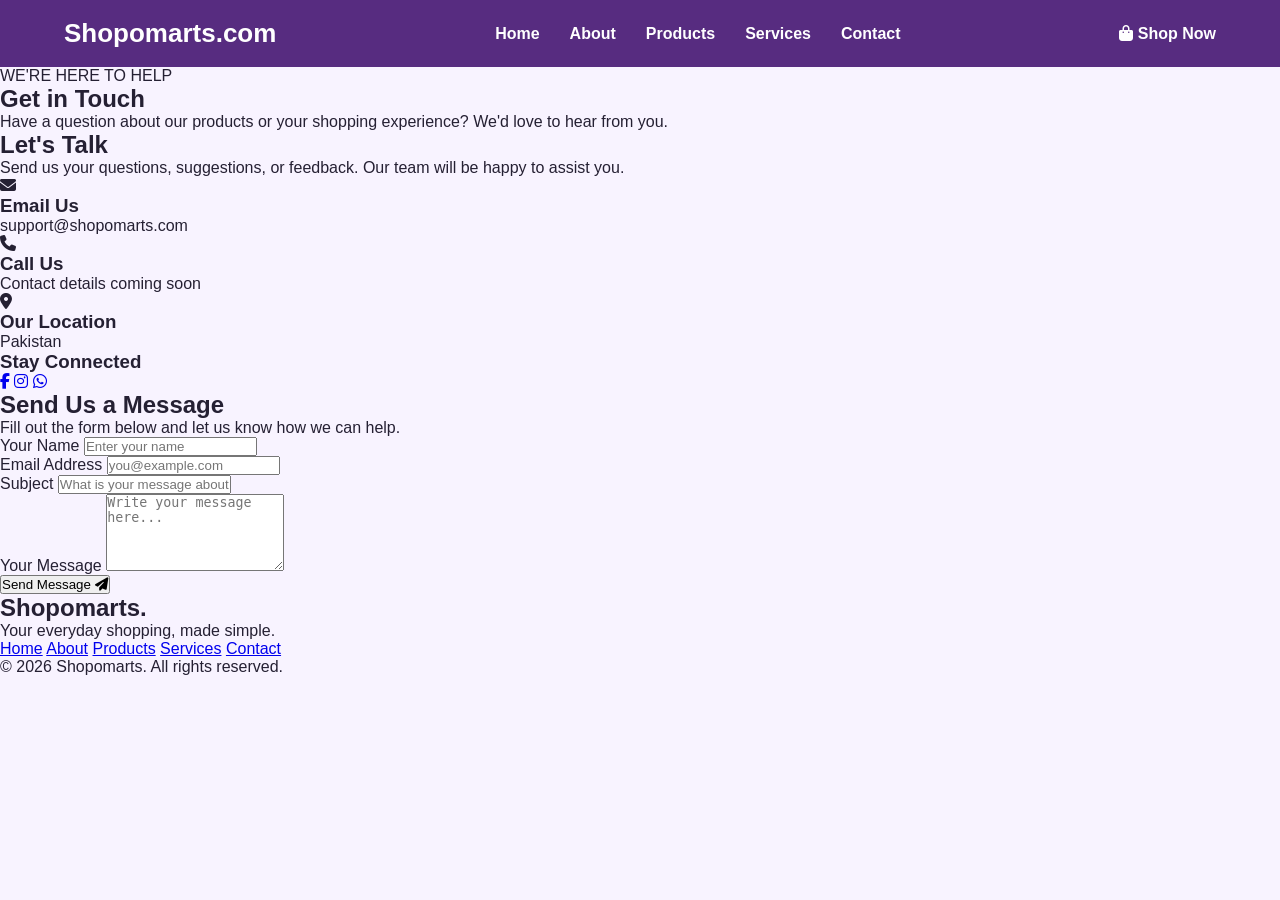
==== contact.html @ c9b46946 "Complete Shopomarts Task 02 website" ====
<!DOCTYPE html>
<html lang="en">
<head>
    <meta charset="UTF-8">
    <meta name="viewport" content="width=device-width, initial-scale=1.0">

    <title>Contact Us | Shopomarts</title>

    <link rel="stylesheet" href="style.css">

    <link rel="stylesheet"
        href="https://cdnjs.cloudflare.com/ajax/libs/font-awesome/6.7.2/css/all.min.css">
</head>

<body>

    <!-- Navbar -->
    <header class="navbar">
        <div class="logo">Shopomarts<span>.com</span></div>

        <nav class="nav-links">
            <a href="index.html">Home</a>
            <a href="about.html">About</a>
            <a href="portfolio.html">Products</a>
            <a href="services.html">Services</a>
            <a href="contact.html" class="active">Contact</a>
        </nav>

        <a href="portfolio.html" class="contact-shop-btn">
            <i class="fa-solid fa-bag-shopping"></i> Shop Now
        </a>
    </header>

    <!-- Hero -->
    <section class="contact-hero">
        <span class="contact-tag">WE'RE HERE TO HELP</span>
        <h1>Get in <span>Touch</span></h1>
        <p>
            Have a question about our products or your shopping experience?
            We'd love to hear from you.
        </p>
    </section>

    <!-- Contact Section -->
    <main class="contact-section">

        <!-- Contact Information -->
        <div class="contact-info">
            <h2>Let's Talk</h2>
            <p class="contact-intro">
                Send us your questions, suggestions, or feedback.
                Our team will be happy to assist you.
            </p>

            <div class="contact-info-item">
                <div class="contact-icon">
                    <i class="fa-solid fa-envelope"></i>
                </div>
                <div>
                    <h3>Email Us</h3>
                    <p>support@shopomarts.com</p>
                </div>
            </div>

            <div class="contact-info-item">
                <div class="contact-icon">
                    <i class="fa-solid fa-phone"></i>
                </div>
                <div>
                    <h3>Call Us</h3>
                    <p>Contact details coming soon</p>
                </div>
            </div>

            <div class="contact-info-item">
                <div class="contact-icon">
                    <i class="fa-solid fa-location-dot"></i>
                </div>
                <div>
                    <h3>Our Location</h3>
                    <p>Pakistan</p>
                </div>
            </div>

            <div class="contact-socials">
                <h3>Stay Connected</h3>
                <a href="#" aria-label="Facebook"><i class="fa-brands fa-facebook-f"></i></a>
                <a href="#" aria-label="Instagram"><i class="fa-brands fa-instagram"></i></a>
                <a href="#" aria-label="WhatsApp"><i class="fa-brands fa-whatsapp"></i></a>
            </div>
        </div>

        <!-- Contact Form -->
        <div class="contact-form-card">
            <h2>Send Us a Message</h2>
            <p>Fill out the form below and let us know how we can help.</p>

            <form id="contactForm">

                <div class="contact-form-row">
                    <div class="contact-field">
                        <label for="contactName">Your Name</label>
                        <input type="text" id="contactName"
                            placeholder="Enter your name" required>
                    </div>

                    <div class="contact-field">
                        <label for="contactEmail">Email Address</label>
                        <input type="email" id="contactEmail"
                            placeholder="you@example.com" required>
                    </div>
                </div>

                <div class="contact-field">
                    <label for="contactSubject">Subject</label>
                    <input type="text" id="contactSubject"
                        placeholder="What is your message about?" required>
                </div>

                <div class="contact-field">
                    <label for="contactMessage">Your Message</label>
                    <textarea id="contactMessage" rows="5"
                        placeholder="Write your message here..." required></textarea>
                </div>

                <button type="submit" class="contact-submit-btn">
                    Send Message <i class="fa-solid fa-paper-plane"></i>
                </button>

                <p id="contactFeedback" class="contact-feedback"
                    aria-live="polite"></p>

            </form>
        </div>

    </main>

    <!-- Footer -->
    <footer class="contact-footer">
        <div>
            <h2>Shopomarts<span>.</span></h2>
            <p>Your everyday shopping, made simple.</p>
        </div>

        <div class="contact-footer-links">
            <a href="index.html">Home</a>
            <a href="about.html">About</a>
            <a href="portfolio.html">Products</a>
            <a href="services.html">Services</a>
            <a href="contact.html">Contact</a>
        </div>

        <p class="contact-copyright">
            &copy; 2026 Shopomarts. All rights reserved.
        </p>
    </footer>

    <script src="script.js"></script>

</body>
</html>
---- style.css ----
* {
    margin: 0;
    padding: 0;
    box-sizing: border-box;
}

html {
    scroll-behavior: smooth;
}

body {
    font-family: Arial, sans-serif;
    background-color: #f8f3ff;
    color: #252033;
    overflow-x: hidden;
}

img {
    max-width: 100%;
}

/* 
   NAVIGATION BAR
 */

.navbar {
    position: relative;
    z-index: 10;
    width: 100%;
    background-color: #572c80;
    color: white;
    display: flex;
    justify-content: space-between;
    align-items: center;
    padding: 18px 5%;
    gap: 25px;
}

.logo {
    font-size: 26px;
    font-weight: bold;
    white-space: nowrap;
}

.navbar ul {
    list-style: none;
    display: flex;
    align-items: center;
    flex-wrap: wrap;
    gap: 25px;
    margin: 0;
    padding: 0;
}

.navbar a {
    color: white;
    text-decoration: none;
    font-weight: bold;
    transition: color 0.3s ease;
}

.navbar a:hover {
    color: #ffd166;
}

.cart {
    white-space: nowrap;
    font-weight: bold;
}

/* 
   HERO BANNER
 */

.hero.hero-carousel {
    position: relative;
    display: block;
    width: 100%;
    height: 620px;
    min-height: 620px;
    margin: 0;
    padding: 0;
    overflow: hidden;
    background-color: #f8f3ff;
}

.hero-slides {
    position: relative;
    width: 100%;
    height: 100%;
    min-height: 620px;
}

.hero-slide {
    position: absolute;
    inset: 0;
    width: 100%;
    height: 100%;
    display: flex;
    align-items: center;
    justify-content: flex-start;
    padding: 50px 6%;
    opacity: 0;
    visibility: hidden;
    pointer-events: none;
    transition: opacity 0.7s ease, visibility 0.7s ease;
}

.hero-slide.active {
    position: absolute;
    inset: 0;
    opacity: 1;
    visibility: visible;
    pointer-events: auto;
    z-index: 1;
}

/* Banner background image */

.hero-slide-image {
    position: absolute;
    inset: 0;
    display: block;
    width: 100%;
    height: 100%;
    object-fit: cover;
    object-position: center;
    z-index: 0;
}

/* Overlay keeps text readable */

.hero-slide::after {
    content: "";
    position: absolute;
    inset: 0;
    background: linear-gradient(
        90deg,
        rgba(248, 243, 255, 0.82) 0%,
        rgba(248, 243, 255, 0.66) 34%,
        rgba(248, 243, 255, 0.22) 65%,
        rgba(248, 243, 255, 0.05) 100%
    );
    z-index: 1;
    pointer-events: none;
}

/* Hero text aligned to the left */

.hero-content {
    position: relative;
    z-index: 2;
    width: 48%;
    max-width: 570px;
    margin-left: 0;
    margin-right: auto;
    text-align: left;
}

.hero-label {
    display: block;
    color: #572c80;
    font-size: 13px;
    font-weight: bold;
    letter-spacing: 2px;
    margin-bottom: 18px;
}

.hero-content h1 {
    color: #252033;
    font-size: clamp(36px, 3.5vw, 50px);
    line-height: 1.15;
    margin: 0 0 20px;
}

.hero-description {
    color: #51465e;
    font-size: 17px;
    line-height: 1.8;
    margin-bottom: 28px;
}

.shop-button {
    display: inline-block;
    background-color: #572c80;
    color: white;
    text-decoration: none;
    padding: 12px 22px;
    border-radius: 6px;
    font-weight: bold;
    transition: background-color 0.3s ease,
                transform 0.3s ease;
}

.shop-button:hover {
    background-color: #3d1d5c;
    transform: translateY(-2px);
}

/* 
   PRODUCT CATEGORIES
*/

.categories {
    width: 100%;
    padding: 70px 5%;
    background-color: #f8f6fc;
}

.section-heading {
    text-align: center;
    margin-bottom: 38px;
}

.section-heading h1 {
    color: #572c80;
    font-size: 13px;
    font-weight: bold;
    letter-spacing: 2px;
    margin-bottom: 12px;
}

.section-heading h2 {
    color: #29213a;
    font-size: 34px;
    line-height: 1.25;
    margin-bottom: 12px;
}

.section-heading > p:last-child {
    color: #666;
    font-size: 16px;
    line-height: 1.7;
}

.category-container {
    display: grid;
    grid-template-columns: repeat(4, minmax(0, 1fr));
    gap: 24px;
    align-items: stretch;
}

.category-card {
    display: flex;
    flex-direction: column;
    min-width: 0;
    overflow: hidden;
    background-color: #fff;
    border: 1px solid #eee7f6;
    border-radius: 14px;
    box-shadow: 0 5px 18px rgba(48, 25, 75, 0.07);
    transition: transform 0.3s ease,
                box-shadow 0.3s ease;
}

.category-card:hover {
    transform: translateY(-6px);
    box-shadow: 0 14px 28px rgba(48, 25, 75, 0.14);
}

/* Category image carousel area */

.category-image {
    position: relative;
    width: 100%;
    height: 210px;
    min-height: 210px;
    flex-shrink: 0;
    overflow: hidden;
    background-color: #f0eafa;
}

.category-carousel {
    position: relative;
    isolation: isolate;
}

.category-carousel .carousel-image {
    position: absolute;
    inset: 0;
    width: 100%;
    height: 100%;
    object-fit: cover;
    opacity: 0;
    visibility: hidden;
    transition: opacity 0.6s ease,
                transform 0.4s ease,
                visibility 0.6s ease;
}

.category-carousel .carousel-image.active {
    opacity: 1;
    visibility: visible;
}

.category-card:hover .category-carousel .carousel-image.active {
    transform: scale(1.05);
}

/* Carousel dots */

.carousel-dots {
    position: absolute;
    bottom: 12px;
    left: 0;
    right: 0;
    display: flex;
    justify-content: center;
    align-items: center;
    gap: 8px;
    z-index: 3;
}

.carousel-dot {
    width: 10px;
    height: 10px;
    padding: 0;
    border: 1px solid white;
    border-radius: 50%;
    background: rgba(255, 255, 255, 0.7);
    cursor: pointer;
}

.carousel-dot.active {
    background: #572c80;
    transform: scale(1.15);
}

/* Category text */

.category-content {
    display: flex;
    flex-direction: column;
    align-items: center;
    flex: 1;
    padding: 24px 18px;
    text-align: center;
}

.category-content h3 {
    color: #572c80;
    font-size: 21px;
    margin-bottom: 12px;
}

.category-content p {
    color: #666;
    font-size: 14px;
    line-height: 1.7;
    margin-bottom: 22px;
}

.category-button {
    display: inline-flex;
    align-items: center;
    justify-content: center;
    gap: 8px;
    margin-top: auto;
    padding: 10px 18px;
    background-color: #572c80;
    color: #fff;
    text-decoration: none;
    font-size: 13px;
    font-weight: bold;
    border-radius: 5px;
    transition: background-color 0.3s ease,
                transform 0.3s ease;
}

.category-button:hover {
    background-color: #3d1d5c;
    transform: translateY(-2px);
}

/* 
   TABLET RESPONSIVE
 */

@media (max-width: 1000px) {
    .navbar {
        gap: 15px;
        padding: 18px 3%;
    }

    .navbar ul {
        gap: 15px;
    }

    .category-container {
        grid-template-columns: repeat(2, minmax(0, 1fr));
    }

    .hero-content {
        width: 50%;
    }

    .hero-slide {
        padding-left: 5%;
        padding-right: 5%;
    }
}

@media (max-width: 768px) {
    .navbar {
        flex-direction: column;
        gap: 16px;
    }

    .navbar ul {
        justify-content: center;
        gap: 15px 20px;
    }

    .hero.hero-carousel,
    .hero-slides {
        height: 560px;
        min-height: 560px;
    }

    .hero-slide {
        justify-content: flex-start;
        align-items: flex-end;
        padding: 40px 6%;
    }

    .hero-slide::after {
        background: linear-gradient(
            0deg,
            rgba(248, 243, 255, 0.99) 0%,
            rgba(248, 243, 255, 0.90) 48%,
            rgba(248, 243, 255, 0.12) 100%
        );
    }

    .hero-content {
        width: 100%;
        max-width: 540px;
        margin: 0;
    }

    .hero-content h1 {
        font-size: 36px;
    }

    .hero-description {
        font-size: 16px;
    }

    .categories {
        padding: 55px 5%;
    }

    .section-heading h2 {
        font-size: 30px;
    }
}

/* ==============================
   MOBILE RESPONSIVE
============================== */

@media (max-width: 520px) {
    .logo {
        font-size: 24px;
    }

    .navbar ul {
        gap: 12px 16px;
        font-size: 14px;
    }

    .hero.hero-carousel,
    .hero-slides {
        height: 500px;
        min-height: 500px;
    }

    .hero-slide {
        padding: 30px 24px;
    }

    .hero-content h1 {
        font-size: 30px;
    }

    .hero-label {
        font-size: 10px;
        letter-spacing: 1px;
        margin-bottom: 14px;
    }

    .hero-description {
        font-size: 15px;
        line-height: 1.65;
        margin-bottom: 20px;
    }

    .shop-button {
        padding: 11px 17px;
        font-size: 14px;
    }

    .categories {
        padding: 45px 5%;
    }

    .section-heading h2 {
        font-size: 26px;
    }

    .section-heading > p:last-child {
        font-size: 14px;
    }

    .category-container {
        grid-template-columns: 1fr;
        gap: 20px;
    }

    .category-image {
        height: 230px;
        min-height: 230px;
    }

    .category-content {
        padding: 22px 16px;
    }
}

/* 
   PRODUCTS PAGge */

.products-page {
    min-height: 70vh;
    background: #f8f6fc;
}

.products-banner {
    padding: 65px 5%;
    text-align: center;
    background: linear-gradient(135deg, #f0e6fc, #ffffff);
}

.products-banner > p:first-child {
    color: #572c80;
    font-size: 13px;
    font-weight: bold;
    letter-spacing: 2px;
    margin-bottom: 14px;
}

.products-banner h1 {
    color: #29213a;
    font-size: clamp(32px, 4vw, 46px);
    margin-bottom: 16px;
}

.products-banner > p:last-child {
    max-width: 620px;
    margin: 0 auto;
    color: #62576e;
    font-size: 16px;
    line-height: 1.7;
}

.products-section {
    padding: 55px 5% 75px;
}

.products-heading {
    text-align: center;
    margin-bottom: 35px;
}

.products-heading h2 {
    color: #29213a;
    font-size: 30px;
    margin-bottom: 12px;
}

.products-heading p {
    color: #666;
    line-height: 1.6;
}

.products-grid {
    display: grid;
    grid-template-columns: repeat(4, minmax(0, 1fr));
    gap: 24px;
}

.product-card {
    min-width: 0;
    overflow: hidden;
    background: #fff;
    border: 1px solid #eee7f6;
    border-radius: 14px;
    box-shadow: 0 5px 18px rgba(48, 25, 75, 0.07);
    transition: transform 0.3s ease, box-shadow 0.3s ease;
}

.product-card:hover {
    transform: translateY(-6px);
    box-shadow: 0 12px 26px rgba(48, 25, 75, 0.13);
}

.product-visual {
    height: 210px;
    display: flex;
    align-items: center;
    justify-content: center;
}

.product-visual span {
    font-size: 78px;
}

.grocery-visual {
    background: #e8f5e9;
}

.electronics-visual {
    background: #e8e9fc;
}

.fashion-visual {
    background: #fff0e7;
}

.home-visual {
    background: #e3f3ee;
}

.product-info {
    padding: 22px 18px;
}

.product-category {
    color: #7a549a;
    font-size: 13px;
    margin-bottom: 9px;
}

.product-info h3 {
    color: #29213a;
    font-size: 18px;
    margin-bottom: 14px;
}

.product-price {
    color: #572c80;
    font-size: 19px;
    font-weight: bold;
    margin-bottom: 18px;
}

.product-button {
    width: 100%;
    border: none;
    border-radius: 6px;
    padding: 12px;
    background: #572c80;
    color: white;
    font-size: 14px;
    font-weight: bold;
    cursor: pointer;
    transition: background 0.3s ease;
}

.product-button:hover {
    background: #3d1d5c;
}

.site-footer {
    padding: 24px 5%;
    background: #35184f;
    color: white;
    text-align: center;
    font-size: 14px;
    line-height: 1.6;
}

/* Products page responsive layout */

@media (max-width: 1000px) {
    .products-grid {
        grid-template-columns: repeat(2, minmax(0, 1fr));
    }
}

@media (max-width: 520px) {
    .products-banner {
        padding: 45px 6%;
    }

    .products-section {
        padding: 40px 5% 55px;
    }

    .products-heading h2 {
        font-size: 25px;
    }

    .products-grid {
        grid-template-columns: 1fr;
        gap: 20px;
    }
}

/* Product image layout fix */
.product-visual {
    width: 100%;
    height: 210px;
    overflow: hidden;
    background: #f5f1fa;
    display: flex;
    align-items: center;
    justify-content: center;
}

.product-visual img {
    width: 100%;
    height: 100%;
    display: block;
    object-fit: cover;
    object-position: center;
    transition: transform 0.3s ease;
}

.product-card:hover .product-visual img {
    transform: scale(1.04);
}

.product-info {
    padding: 18px;
}

.product-category {
    margin-bottom: 8px;
}

.product-info h3 {
    margin-bottom: 12px;
}

.product-price {
    margin-bottom: 16px;
}

/* 
   SHOPOMART - PRODUCT COLLECTION
*/

.products-page {
    background: #f8f6fc;
    min-height: 100vh;
}

/* Products heading */
.products-section {
    padding: 55px 5% 70px;
}

.products-heading {
    text-align: center;
    margin-bottom: 35px;
}

.products-heading h2 {
    color: #291442;
    font-size: 32px;
    font-weight: 700;
    margin-bottom: 12px;
}

.products-heading p {
    color: #62576e;
    font-size: 16px;
    line-height: 1.6;
}

/* Four products per row */
.products-grid {
    display: grid;
    grid-template-columns: repeat(4, minmax(0, 1fr));
    gap: 24px;
    align-items: stretch;
}

/* Product card */
.product-card {
    min-width: 0;
    overflow: hidden;
    display: flex;
    flex-direction: column;
    background: #ffffff;
    border: 1px solid #ece5f5;
    border-radius: 14px;
    box-shadow: 0 5px 18px rgba(48, 25, 75, 0.07);
    transition: transform 0.3s ease, box-shadow 0.3s ease;
}

.product-card:hover {
    transform: translateY(-5px);
    box-shadow: 0 12px 28px rgba(48, 25, 75, 0.14);
}

/* Product image */
.product-visual {
    width: 100%;
    height: 210px;
    flex-shrink: 0;
    overflow: hidden;
    background: #f1edf7;
}

.product-visual img {
    width: 100%;
    height: 100%;
    display: block;
    object-fit: cover;
    object-position: center;
    transition: transform 0.35s ease;
}

.product-card:hover .product-visual img {
    transform: scale(1.05);
}

/* Product information */
.product-info {
    display: flex;
    flex-direction: column;
    align-items: flex-start;
    flex: 1;
    padding: 18px;
}

.product-category {
    display: inline-block;
    color: #572c80;
    background: #eee5fc;
    border-radius: 20px;
    padding: 5px 12px;
    font-size: 12px;
    font-weight: 600;
    margin-bottom: 12px;
}

.product-info h3 {
    color: #29213a;
    font-size: 17px;
    line-height: 1.5;
    margin-bottom: 12px;
}

.product-price {
    color: #572c80;
    font-size: 20px;
    font-weight: 700;
    margin-top: auto;
    margin-bottom: 18px;
}

/* Add to Cart button */
.product-button {
    width: 100%;
    margin-top: auto;
    padding: 13px 12px;
    border: none;
    border-radius: 7px;
    background: #572c80;
    color: #ffffff;
    font-size: 14px;
    font-weight: 600;
    cursor: pointer;
    transition: background 0.3s ease, transform 0.2s ease;
}

.product-button:hover {
    background: #3d1d5c;
}

.product-button:active {
    transform: scale(0.98);
}

/* Tablet: two cards per row */
@media (max-width: 1000px) {
    .products-grid {
        grid-template-columns: repeat(2, minmax(0, 1fr));
        gap: 20px;
    }

    .product-visual {
        height: 230px;
    }
}

/* Mobile: one card per row */
@media (max-width: 520px) {
    .products-section {
        padding: 35px 5% 50px;
    }

    .products-heading h2 {
        font-size: 25px;
    }

    .products-heading p {
        font-size: 14px;
    }

    .products-grid {
        grid-template-columns: 1fr;
        gap: 22px;
    }

    .product-visual {
        height: 240px;
    }

    .product-info {
        padding: 17px;
    }
}

.products-grid {
    display: grid !important;
    grid-template-columns: repeat(4, minmax(0, 1fr)) !important;
    gap: 24px;
    align-items: stretch;
}

.products-grid .product-card {
    width: 100%;
    min-width: 0;
    max-width: 100%;
    overflow: hidden;
    display: flex;
    flex-direction: column;
}

.products-grid .product-visual {
    width: 100%;
    height: 210px;
    flex-shrink: 0;
    overflow: hidden;
}

.products-grid .product-visual img {
    width: 100%;
    height: 100%;
    object-fit: cover;
    display: block;
}

.products-grid .product-info {
    flex: 1;
}

/* Tablet */
@media (max-width: 1000px) {
    .products-grid {
        grid-template-columns: repeat(2, minmax(0, 1fr)) !important;
    }
}

/* Mobile */
@media (max-width: 520px) {
    .products-grid {
        grid-template-columns: 1fr !important;
    }
}

/* PROFESSIONAL SLIDE-OUT CART */

.cart-overlay {
    position: fixed;
    inset: 0;
    background: rgba(25, 12, 38, 0.5);
    z-index: 999;
    opacity: 0;
    visibility: hidden;
    transition: 0.3s ease;
}

.cart-overlay.open {
    opacity: 1;
    visibility: visible;
}

.cart-panel {
    position: fixed;
    top: 0;
    right: 0;
    width: min(420px, 100%);
    height: 100vh;
    background: #fff;
    z-index: 1000;
    display: flex;
    flex-direction: column;
    transform: translateX(100%);
    transition: transform 0.3s ease;
    box-shadow: -8px 0 30px rgba(0, 0, 0, 0.12);
}

.cart-panel.open {
    transform: translateX(0);
}

.cart-header {
    display: flex;
    align-items: center;
    justify-content: space-between;
    padding: 22px;
    border-bottom: 1px solid #eee7f6;
}

.cart-header h2 {
    color: #35184f;
    font-size: 21px;
}

#closeCart {
    border: none;
    background: #f1e9fa;
    color: #572c80;
    width: 36px;
    height: 36px;
    border-radius: 50%;
    font-size: 26px;
    cursor: pointer;
}

.cart-items {
    flex: 1;
    overflow-y: auto;
    padding: 20px;
}

.empty-cart {
    text-align: center;
    color: #777;
    padding: 35px 10px;
}

.cart-item {
    display: flex;
    justify-content: space-between;
    gap: 12px;
    padding: 16px 0;
    border-bottom: 1px solid #eee;
}

.cart-item h3 {
    color: #30213e;
    font-size: 15px;
    margin-bottom: 8px;
}

.cart-item p {
    color: #572c80;
    font-weight: 600;
    font-size: 14px;
}

.cart-item-actions {
    display: flex;
    align-items: center;
    gap: 9px;
    margin-top: 10px;
}

.cart-item-actions button {
    border: none;
    border-radius: 5px;
    background: #eee5f8;
    color: #572c80;
    min-width: 27px;
    height: 27px;
    cursor: pointer;
    font-weight: bold;
}

.cart-item-actions .remove-item {
    background: transparent;
    color: #c0392b;
    width: auto;
    padding: 0 5px;
}

.cart-footer {
    padding: 20px;
    border-top: 1px solid #eee7f6;
}

.cart-total {
    display: flex;
    justify-content: space-between;
    color: #35184f;
    font-size: 19px;
    margin-bottom: 18px;
}

.checkout-button {
    width: 100%;
    padding: 14px;
    border: none;
    border-radius: 7px;
    background: #572c80;
    color: #fff;
    font-weight: bold;
    cursor: pointer;
}

.checkout-button:hover {
    background: #3d1d5c;
}

body.cart-open {
    overflow: hidden;
}

/* 
   SHOPOMART TWO-COLUMN STORY SECTION
*/

.shopomart-story {
    display: grid;
    grid-template-columns: 1fr 1fr;
    align-items: center;
    gap: 55px;
    padding: 80px 8%;
    background: #faf7fd;
}

.story-image {
    position: relative;
    min-width: 0;
}

.story-image img {
    display: block;
    width: 100%;
    height: 390px;
    object-fit: cover;
    border-radius: 22px;
    box-shadow: 0 15px 40px rgba(87, 44, 128, 0.13);
}

.story-image-label {
    position: absolute;
    bottom: 18px;
    left: 18px;
    right: 18px;
    padding: 14px;
    border-radius: 10px;
    background: rgba(255, 255, 255, 0.94);
    color: #572c80;
    font-size: 12px;
    font-weight: 700;
    letter-spacing: 1px;
    text-align: center;
}

.story-content {
    max-width: 560px;
}

.story-tag {
    color: #7b48a8;
    font-size: 12px;
    font-weight: 800;
    letter-spacing: 2px;
}

.story-content h2,
.reviews-heading h2 {
    margin: 15px 0;
    color: #35184f;
    font-size: clamp(28px, 3vw, 40px);
    line-height: 1.25;
}

.story-content > p,
.reviews-heading > p {
    color: #6d6574;
    line-height: 1.8;
    font-size: 15px;
}

.story-benefits {
    display: grid;
    gap: 22px;
    margin: 28px 0;
}

.story-benefits > div {
    display: flex;
    align-items: flex-start;
    gap: 14px;
}

.benefit-icon {
    display: flex;
    align-items: center;
    justify-content: center;
    flex-shrink: 0;
    width: 42px;
    height: 42px;
    border-radius: 12px;
    background: #eee4f8;
    color: #572c80;
    font-size: 22px;
}

.story-benefits h3 {
    margin: 0 0 5px;
    color: #35184f;
    font-size: 16px;
}

.story-benefits p {
    margin: 0;
    color: #777;
    font-size: 14px;
    line-height: 1.6;
}

.story-button {
    display: inline-block;
    padding: 13px 22px;
    border-radius: 8px;
    background: #572c80;
    color: white;
    text-decoration: none;
    font-weight: 700;
    transition: background 0.2s ease, transform 0.2s ease;
}

.story-button:hover {
    background: #3d1d5c;
    transform: translateY(-2px);
}


/* 
   SHOPOMART CUSTOMER EXPERIENCE SECTIon */

.customer-reviews {
    padding: 75px 8%;
    text-align: center;
    background: white;
}

.reviews-heading {
    max-width: 650px;
    margin: 0 auto 35px;
}

.review-highlights {
    display: grid;
    grid-template-columns: repeat(3, minmax(0, 1fr));
    gap: 22px;
    margin: 35px 0;
}

.review-stat {
    padding: 30px 20px;
    border: 1px solid #eee5f6;
    border-radius: 16px;
    background: #fcfaff;
    transition: transform 0.2s ease, box-shadow 0.2s ease;
}

.review-stat:hover {
    transform: translateY(-5px);
    box-shadow: 0 12px 28px rgba(87, 44, 128, 0.09);
}

.review-symbol {
    display: inline-flex;
    align-items: center;
    justify-content: center;
    width: 54px;
    height: 54px;
    border-radius: 50%;
    background: #eee4f8;
    color: #572c80;
    font-size: 26px;
}

.review-stat h3 {
    margin: 17px 0 8px;
    color: #35184f;
    font-size: 19px;
}

.review-stat p {
    margin: 0;
    color: #777;
    font-size: 14px;
    line-height: 1.6;
}

.review-note {
    max-width: 650px;
    margin: 0 auto 25px;
    color: #777;
    font-size: 13px;
    line-height: 1.7;
}


/* MOBILE RESPONSIVE DESIGN */

@media (max-width: 768px) {
    .shopomart-story {
        grid-template-columns: 1fr;
        gap: 30px;
        padding: 48px 6%;
    }

    .story-image img {
        height: 280px;
    }

    .customer-reviews {
        padding: 48px 6%;
    }

    .review-highlights {
        grid-template-columns: 1fr;
        gap: 15px;
    }

    .review-stat {
        padding: 24px 18px;
    }
}

/* SHOPOMART ANIMATED COUNTERS */

.shopomart-stats {
    padding: 75px 8%;
    background: linear-gradient(135deg, #f8f3fd, #ffffff);
    text-align: center;
}

.stats-heading {
    max-width: 650px;
    margin: 0 auto 40px;
}

.stats-heading h2 {
    margin: 14px 0;
    color: #35184f;
    font-size: clamp(28px, 3vw, 40px);
}

.stats-heading p {
    color: #756b7e;
    line-height: 1.7;
}

.stats-grid {
    display: grid;
    grid-template-columns: repeat(4, minmax(0, 1fr));
    gap: 20px;
}

.stat-card {
    padding: 30px 15px;
    border: 1px solid #eee3f7;
    border-radius: 16px;
    background: white;
    box-shadow: 0 8px 24px rgba(87, 44, 128, 0.05);
    transition: transform 0.25s ease, box-shadow 0.25s ease;
}

.stat-card:hover {
    transform: translateY(-6px);
    box-shadow: 0 14px 30px rgba(87, 44, 128, 0.12);
}

.stat-icon {
    display: inline-flex;
    align-items: center;
    justify-content: center;
    width: 52px;
    height: 52px;
    border-radius: 15px;
    background: #f0e6fa;
    color: #572c80;
    font-size: 27px;
}

.stat-card h3 {
    margin: 18px 0 8px;
    color: #572c80;
    font-size: 34px;
    font-weight: 800;
}

.stat-card p {
    margin: 0;
    color: #716779;
    font-size: 14px;
}

.stats-note {
    margin: 25px auto 0;
    color: #847b8b;
    font-size: 12px;
    line-height: 1.6;
}

@media (max-width: 768px) {
    .shopomart-stats {
        padding: 50px 6%;
    }

    .stats-grid {
        grid-template-columns: repeat(2, minmax(0, 1fr));
        gap: 14px;
    }

    .stat-card {
        padding: 24px 10px;
    }

    .stat-card h3 {
        font-size: 29px;
    }
}

/* SHOPOMART FOOTER */

.site-footer {
    background: #241333;
    color: #ffffff;
    padding: 55px 8% 0;
}

.footer-main {
    display: grid;
    grid-template-columns: 1.5fr 1fr 1fr 1.2fr;
    gap: 35px;
    padding-bottom: 40px;
}

.footer-logo {
    display: inline-block;
    margin-bottom: 15px;
    color: #ffffff;
    font-size: 27px;
    font-weight: 800;
    text-decoration: none;
}

.footer-logo span {
    color: #ffd166;
}

.footer-brand p,
.footer-contact p {
    max-width: 300px;
    color: #d2c7dc;
    font-size: 14px;
    line-height: 1.8;
}

.footer-links,
.footer-contact {
    display: flex;
    flex-direction: column;
    align-items: flex-start;
    gap: 13px;
}

.footer-links h3,
.footer-contact h3 {
    margin: 5px 0 8px;
    color: #ffd166;
    font-size: 16px;
}

.footer-links a,
.footer-bottom a {
    color: #e4dbe9;
    font-size: 14px;
    text-decoration: none;
    transition: color 0.2s ease;
}

.footer-links a:hover,
.footer-bottom a:hover {
    color: #ffd166;
}

.footer-contact-button {
    display: inline-block;
    margin-top: 5px;
    padding: 11px 16px;
    border-radius: 7px;
    background: #ffd166;
    color: #241333;
    font-size: 13px;
    font-weight: 700;
    text-decoration: none;
}

.footer-bottom {
    display: flex;
    justify-content: space-between;
    align-items: center;
    gap: 15px;
    padding: 20px 0;
    border-top: 1px solid rgba(255, 255, 255, 0.15);
}

.footer-bottom p {
    margin: 0;
    color: #d2c7dc;
    font-size: 13px;
}

@media (max-width: 900px) {
    .footer-main {
        grid-template-columns: repeat(2, minmax(0, 1fr));
    }
}

@media (max-width: 520px) {
    .site-footer {
        padding: 40px 6% 0;
    }

    .footer-main {
        grid-template-columns: 1fr;
        gap: 30px;
    }

    .footer-bottom {
        align-items: flex-start;
        flex-direction: column;
    }
}

/* 
   SHOPOMART ABOUT PAGE
 */

.about-hero {
    padding: 80px 8%;
    text-align: center;
    background: linear-gradient(135deg, #f1e7fb, #ffffff);
}

.about-hero > span {
    color: #75449b;
    font-size: 12px;
    font-weight: 800;
    letter-spacing: 2px;
}

.about-hero h1 {
    margin: 15px 0;
    color: #35184f;
    font-size: clamp(36px, 5vw, 56px);
}

.about-hero p {
    max-width: 650px;
    margin: 0 auto 25px;
    color: #6d6574;
    line-height: 1.8;
}

.about-story {
    display: grid;
    grid-template-columns: 1fr 1fr;
    align-items: center;
    gap: 50px;
    padding: 75px 8%;
}

.about-story-image img {
    display: block;
    width: 100%;
    height: 380px;
    object-fit: cover;
    border-radius: 20px;
    box-shadow: 0 12px 35px rgba(87, 44, 128, 0.12);
}

.about-story-content h2 {
    margin: 14px 0;
    color: #35184f;
    font-size: clamp(28px, 3vw, 40px);
    line-height: 1.25;
}

.about-story-content p {
    margin-bottom: 18px;
    color: #716779;
    font-size: 15px;
    line-height: 1.9;
}

.about-values {
    padding: 75px 8%;
    background: #faf7fd;
}

.about-section-heading {
    margin: 0 auto 40px;
    text-align: center;
}

.about-section-heading h2 {
    margin: 14px 0;
    color: #35184f;
    font-size: clamp(28px, 3vw, 40px);
}

.about-section-heading > p {
    color: #756b7e;
    line-height: 1.7;
}

.about-values-grid {
    display: grid;
    grid-template-columns: repeat(3, minmax(0, 1fr));
    gap: 24px;
}

.about-value-card {
    padding: 32px 25px;
    text-align: center;
    background: white;
    border: 1px solid #eee5f6;
    border-radius: 16px;
    box-shadow: 0 8px 25px rgba(87, 44, 128, 0.05);
    transition: transform 0.25s ease, box-shadow 0.25s ease;
}

.about-value-card:hover {
    transform: translateY(-6px);
    box-shadow: 0 14px 30px rgba(87, 44, 128, 0.12);
}

.about-value-icon {
    display: flex;
    align-items: center;
    justify-content: center;
    width: 58px;
    height: 58px;
    margin: 0 auto 18px;
    border-radius: 16px;
    background: #eee4f8;
    color: #572c80;
    font-size: 30px;
}

.about-value-card h3 {
    margin-bottom: 12px;
    color: #35184f;
    font-size: 20px;
}

.about-value-card p {
    margin: 0;
    color: #716779;
    font-size: 14px;
    line-height: 1.8;
}

.about-cta {
    padding: 65px 8%;
    text-align: center;
    background: #35184f;
    color: white;
}

.about-cta h2 {
    margin-bottom: 12px;
    font-size: clamp(27px, 3vw, 36px);
}

.about-cta p {
    margin-bottom: 25px;
    color: #e0d4eb;
    line-height: 1.7;
}

@media (max-width: 768px) {
    .about-hero {
        padding: 55px 6%;
    }

    .about-story {
        grid-template-columns: 1fr;
        gap: 28px;
        padding: 50px 6%;
    }

    .about-story-image img {
        height: 280px;
    }

    .about-values {
        padding: 50px 6%;
    }

    .about-values-grid {
        grid-template-columns: 1fr;
    }

    .about-cta {
        padding: 50px 6%;
    }
}
/* 
   SHOPOMART SERVICES PAGE
*/

.services-hero {
    padding: 100px 8%;
    text-align: center;
    background: linear-gradient(135deg, #f5effb, #fff8e8);
}
nav {
 display:flex ;   
 gap: 30px ;
  align-items:center ;  
}

.services-tag {
    display: inline-block;
    color: #572c80;
    font-size: 12px;
    font-weight: 800;
    letter-spacing: 2px;
    margin-bottom: 16px;
}

.services-hero h1 {
    max-width: 850px;
    margin: 0 auto 20px;
    color: #25202c;
    font-size: clamp(34px, 5vw, 58px);
    line-height: 1.15;
}

.services-hero h1 span {
    color: #572c80;
}

.services-hero > p {
    max-width: 620px;
    margin: 0 auto 30px;
    color: #696370;
    font-size: 16px;
    line-height: 1.8;
}

.services-button {
    display: inline-flex;
    align-items: center;
    justify-content: center;
    gap: 10px;
    padding: 14px 25px;
    border: 0;
    border-radius: 8px;
    background: #572c80;
    color: #fff;
    text-decoration: none;
    font-weight: 700;
    transition: background 0.25s ease, transform 0.25s ease;
}

.services-button:hover {
    background: #40205f;
    color: #fff;
    transform: translateY(-2px);
}

/* SERVICES SECTION */

.services-section {
    padding: 80px 8%;
    background: #fff;
}

.services-heading {
    text-align: center;
    margin-bottom: 42px;
}

.services-heading h2,
.services-cta h2 {
    color: #25202c;
    font-size: clamp(27px, 3.5vw, 38px);
    line-height: 1.25;
    margin: 0 0 14px;
}

.services-heading > p,
.services-cta > p {
    color: #716b78;
    line-height: 1.7;
}

/* SERVICES GRID */

.services-grid {
    display: grid;
    grid-template-columns: repeat(3, minmax(0, 1fr));
    align-items: stretch;
    gap: 24px;
}

/* ALL SERVICE CARDS */

.services-grid .service-card {
    display: flex;
    flex-direction: column;
    min-width: 0;
    overflow: hidden;
    padding: 0;
    border: 1px solid #eee7f4;
    border-radius: 16px;
    background: #fff;
    box-shadow: 0 8px 25px rgba(50, 25, 75, 0.06);
    box-sizing: border-box;
    transition: transform 0.25s ease, box-shadow 0.25s ease;
}

.services-grid .service-card:hover {
    transform: translateY(-5px);
    box-shadow: 0 14px 30px rgba(50, 25, 75, 0.12);
}

/* SELECTED CARD PICTURES */

.services-grid .service-image {
    display: block;
    width: 100%;
    height: 180px;
    flex-shrink: 0;
    object-fit: cover;
    object-position: center;
    background: #f3eafa;
}

/* CARD CONTENT */

.services-grid .service-card-content {
    display: flex;
    flex-direction: column;
    align-items: flex-start;
    flex: 1;
    padding: 25px;
    box-sizing: border-box;
}

/* PROFESSIONAL ICONS */

.services-grid .service-icon {
    display: flex;
    align-items: center;
    justify-content: center;
    flex-shrink: 0;
    width: 54px;
    height: 54px;
    margin-bottom: 20px;
    border-radius: 15px;
    background: #f3eafa;
    color: #572c80;
    font-size: 23px;
}

/* CARD TITLES */

.services-grid .service-card h3 {
    margin: 0 0 12px;
    color: #2b2432;
    font-size: 20px;
    line-height: 1.4;
}

/* CARD DESCRIPTIONS */

.services-grid .service-card p {
    flex: 1;
    margin: 0 0 22px;
    color: #716b78;
    font-size: 14px;
    line-height: 1.8;
}

/* CARD LINKS */

.services-grid .service-card a {
    display: inline-flex;
    align-items: center;
    gap: 9px;
    margin-top: auto;
    color: #572c80;
    font-size: 14px;
    font-weight: 700;
    line-height: 1.5;
    text-decoration: none;
}

.services-grid .service-card a:hover {
    color: #351650;
}

.services-grid .service-card a i {
    transition: transform 0.2s ease;
}

.services-grid .service-card a:hover i {
    transform: translateX(4px);
}

/* BOTTOM CALL TO ACTION */

.services-cta {
    padding: 65px 8%;
    text-align: center;
    background: #f8f4fc;
}

.services-cta > p {
    margin: 0 0 25px;
}

/* TABLET */

@media (max-width: 900px) {
    .services-grid {
        grid-template-columns: repeat(2, minmax(0, 1fr));
        gap: 20px;
    }

    .services-hero {
        padding: 80px 6%;
    }

    .services-section {
        padding: 65px 6%;
    }

    .services-cta {
        padding: 55px 6%;
    }
}

/* MOBILE */

@media (max-width: 600px) {
    .services-hero {
        padding: 65px 6%;
    }

    .services-hero h1 {
        font-size: 36px;
    }

    .services-section {
        padding: 50px 6%;
    }

    .services-heading {
        margin-bottom: 30px;
    }

    .services-grid {
        grid-template-columns: 1fr;
        gap: 20px;
    }

    .services-grid .service-image {
        height: 200px;
    }

    .services-grid .service-card-content {
        padding: 23px;
    }

    .services-cta {
        padding: 48px 6%;
    }
/* 
   SHOPOMART CONTACT PAGE
 */

.contact-hero {
    text-align: center;
    padding: 75px 20px 65px;
    background: linear-gradient(120deg, #f3eaff, #fff8ed);
}

.contact-tag {
    display: inline-block;
    color: #572c80;
    font-size: 13px;
    font-weight: 700;
    letter-spacing: 2px;
    margin-bottom: 14px;
}

.contact-hero h1 {
    font-size: clamp(36px, 5vw, 54px);
    color: #282039;
    margin: 0 0 15px;
}

.contact-hero h1 span,
.contact-footer h2 span {
    color: #572c80;
}

.contact-hero > p {
    max-width: 620px;
    margin: auto;
    color: #716b78;
    line-height: 1.8;
}

.contact-section {
    max-width: 1150px;
    margin: 65px auto;
    padding: 0 25px;
    display: grid;
    grid-template-columns: 0.85fr 1.15fr;
    gap: 45px;
    align-items: start;
}

.contact-info h2,
.contact-form-card h2 {
    color: #282039;
    font-size: 27px;
    margin: 0 0 12px;
}

.contact-intro,
.contact-form-card > p {
    color: #716b78;
    line-height: 1.8;
    margin-bottom: 30px;
}

.contact-info-item {
    display: flex;
    align-items: center;
    gap: 17px;
    margin: 27px 0;
}

.contact-icon {
    width: 52px;
    height: 52px;
    flex-shrink: 0;
    display: flex;
    align-items: center;
    justify-content: center;
    border-radius: 14px;
    background: #f0e6fb;
    color: #572c80;
    font-size: 20px;
}

.contact-info-item h3 {
    color: #30243d;
    font-size: 16px;
    margin: 0 0 6px;
}

.contact-info-item p {
    color: #716b78;
    margin: 0;
    overflow-wrap: anywhere;
}

.contact-socials {
    margin-top: 35px;
}

.contact-socials h3 {
    color: #30243d;
    margin-bottom: 15px;
}

.contact-socials a {
    width: 40px;
    height: 40px;
    display: inline-flex;
    align-items: center;
    justify-content: center;
    margin-right: 9px;
    border-radius: 50%;
    background: #572c80;
    color: white;
    text-decoration: none;
    transition: 0.25s;
}

.contact-socials a:hover {
    background: #432061;
    transform: translateY(-3px);
}

.contact-form-card {
    padding: 35px;
    background: #fff;
    border: 1px solid #eee7f4;
    border-radius: 20px;
    box-shadow: 0 12px 35px rgba(50, 25, 75, 0.08);
}

.contact-form-card > p {
    margin-bottom: 25px;
}

.contact-form-row {
    display: grid;
    grid-template-columns: 1fr 1fr;
    gap: 18px;
}

.contact-field {
    display: flex;
    flex-direction: column;
    gap: 9px;
    margin-bottom: 20px;
}

.contact-field label {
    color: #30243d;
    font-size: 14px;
    font-weight: 600;
}

.contact-field input,
.contact-field textarea {
    width: 100%;
    box-sizing: border-box;
    padding: 14px 15px;
    border: 1px solid #e3d9ec;
    border-radius: 10px;
    background: #fdfbff;
    color: #30243d;
    font: inherit;
    outline: none;
    transition: border-color 0.2s, box-shadow 0.2s;
}

.contact-field input:focus,
.contact-field textarea:focus {
    border-color: #572c80;
    box-shadow: 0 0 0 3px rgba(87, 44, 128, 0.10);
}

.contact-field textarea {
    resize: vertical;
    min-height: 130px;
}

.contact-submit-btn {
    width: 100%;
    padding: 15px 20px;
    border: none;
    border-radius: 10px;
    background: #572c80;
    color: white;
    font-size: 15px;
    font-weight: 600;
    cursor: pointer;
    transition: background 0.2s, transform 0.2s;
}

.contact-submit-btn:hover {
    background: #432061;
    transform: translateY(-2px);
}

.contact-submit-btn i {
    margin-left: 8px;
}

.contact-feedback {
    margin: 15px 0 0;
    font-size: 14px;
    line-height: 1.6;
}

.contact-feedback.success {
    color: #218047;
}

.contact-feedback.error {
    color: #b42318;
}

.contact-footer {
    padding: 40px 25px 20px;
    background: #f6f0fc;
    text-align: center;
}

.contact-footer h2 {
    color: #30243d;
    margin: 0 0 8px;
}

.contact-footer p {
    color: #716b78;
}

.contact-footer-links {
    display: flex;
    justify-content: center;
    flex-wrap: wrap;
    gap: 22px;
    margin: 25px 0;
}

.contact-footer-links a {
    color: #572c80;
    text-decoration: none;
    font-weight: 500;
}

.contact-footer-links a:hover {
    text-decoration: underline;
}

.contact-footer .contact-copyright {
    padding-top: 18px;
    margin-bottom: 0;
    border-top: 1px solid #e5d9ef;
    font-size: 13px;
}

@media (max-width: 850px) {
    .contact-section {
        grid-template-columns: 1fr;
        gap: 35px;
        margin: 45px auto;
    }
}

@media (max-width: 600px) {
    .contact-hero {
        padding: 55px 20px;
    }

    .contact-section {
        padding: 0 16px;
    }

    .contact-form-card {
        padding: 23px 18px;
    }

    .contact-form-row {
        grid-template-columns: 1fr;
        gap: 0;
    }

    .contact-footer-links {
        gap: 14px;
    }
}

/* Navigation spacing fix */
.navbar {
    display: flex;
    align-items: center;
    justify-content: space-between;
    gap: 25px;
    flex-wrap: wrap;
}

.nav-links {
    display: flex;
    align-items: center;
    justify-content: center;
    gap: 28px;
    flex-wrap: wrap;
}

.nav-links a {
    white-space: nowrap;
}

.contact-shop-btn {
    white-space: nowrap;
}

@media (max-width: 900px) {
    .navbar {
        gap: 15px;
    }

    .nav-links {
        gap: 16px;
    }
}

@media (max-width: 600px) {

}
    .navbar {
        justify-content: center;
    }

    .nav-links {
        gap: 12px 18px;
    }
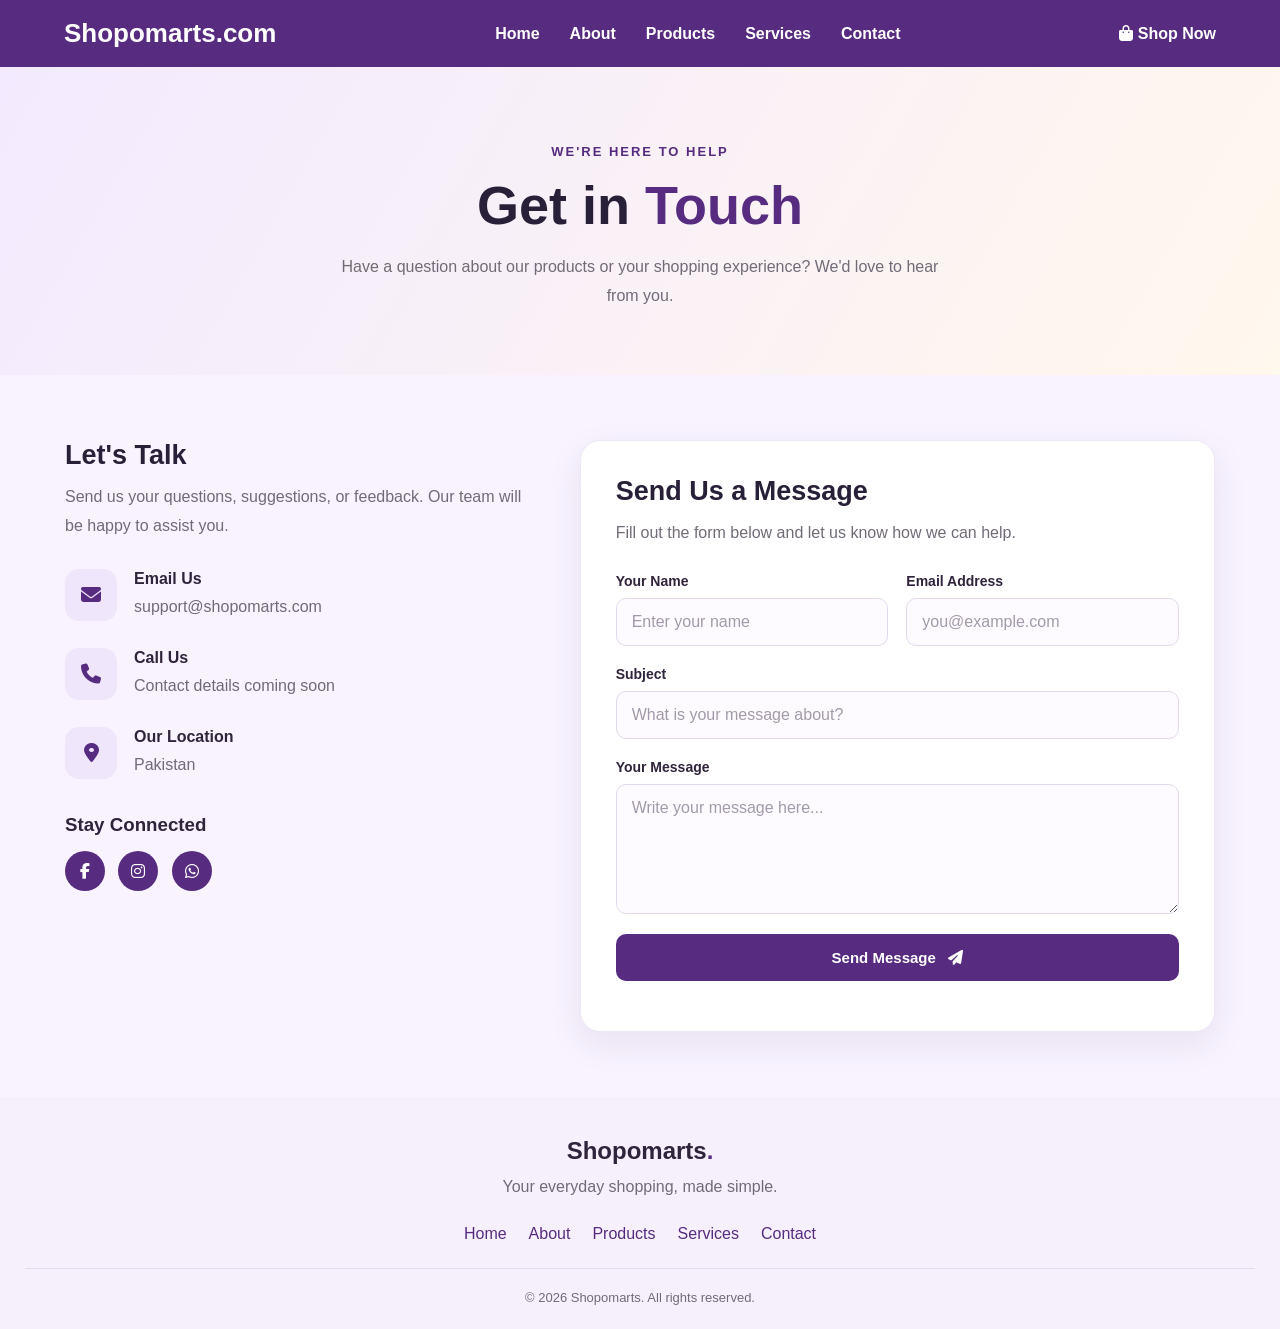
==== commit 70ff413f: "Fix contact page CSS (missing bracket in services media query)" ====
--- a/contact.html
+++ b/contact.html
@@ -6,8 +6,7 @@
     <meta name="viewport" content="width=device-width, initial-scale=1.0">
 
     <title>Contact Us | Shopomarts</title>
-
-    <link rel="stylesheet" href="style.css">
+<link rel="stylesheet" href="style.css">
 
     <link rel="stylesheet"
         href="https://cdnjs.cloudflare.com/ajax/libs/font-awesome/6.7.2/css/all.min.css">
--- a/style.css
+++ b/style.css
@@ -1996,9 +1996,11 @@
     .services-cta {
         padding: 48px 6%;
     }
-/* 
-   SHOPOMART CONTACT PAGE
- */
+}
+
+/* =========================================
+   SHOPOMARTS CONTACT PAGE
+========================================= */
 
 .contact-hero {
     text-align: center;
@@ -2019,6 +2021,7 @@
     font-size: clamp(36px, 5vw, 54px);
     color: #282039;
     margin: 0 0 15px;
+    line-height: 1.2;
 }
 
 .contact-hero h1 span,
@@ -2028,20 +2031,24 @@
 
 .contact-hero > p {
     max-width: 620px;
-    margin: auto;
+    margin: 0 auto;
     color: #716b78;
     line-height: 1.8;
 }
 
+/* Main Contact Layout */
+
 .contact-section {
-    max-width: 1150px;
+    width: min(1150px, calc(100% - 40px));
     margin: 65px auto;
-    padding: 0 25px;
     display: grid;
     grid-template-columns: 0.85fr 1.15fr;
     gap: 45px;
     align-items: start;
-}
+    box-sizing: border-box;
+}
+
+/* Contact Information */
 
 .contact-info h2,
 .contact-form-card h2 {
@@ -2054,7 +2061,7 @@
 .contact-form-card > p {
     color: #716b78;
     line-height: 1.8;
-    margin-bottom: 30px;
+    margin: 0 0 28px;
 }
 
 .contact-info-item {
@@ -2086,8 +2093,11 @@
 .contact-info-item p {
     color: #716b78;
     margin: 0;
+    line-height: 1.6;
     overflow-wrap: anywhere;
 }
+
+/* Social Links */
 
 .contact-socials {
     margin-top: 35px;
@@ -2095,7 +2105,7 @@
 
 .contact-socials h3 {
     color: #30243d;
-    margin-bottom: 15px;
+    margin: 0 0 15px;
 }
 
 .contact-socials a {
@@ -2107,9 +2117,9 @@
     margin-right: 9px;
     border-radius: 50%;
     background: #572c80;
-    color: white;
+    color: #fff;
     text-decoration: none;
-    transition: 0.25s;
+    transition: background 0.25s, transform 0.25s;
 }
 
 .contact-socials a:hover {
@@ -2117,12 +2127,16 @@
     transform: translateY(-3px);
 }
 
+/* Contact Form Card */
+
 .contact-form-card {
+    min-width: 0;
     padding: 35px;
     background: #fff;
     border: 1px solid #eee7f4;
     border-radius: 20px;
     box-shadow: 0 12px 35px rgba(50, 25, 75, 0.08);
+    box-sizing: border-box;
 }
 
 .contact-form-card > p {
@@ -2131,11 +2145,12 @@
 
 .contact-form-row {
     display: grid;
-    grid-template-columns: 1fr 1fr;
+    grid-template-columns: repeat(2, minmax(0, 1fr));
     gap: 18px;
 }
 
 .contact-field {
+    min-width: 0;
     display: flex;
     flex-direction: column;
     gap: 9px;
@@ -2150,16 +2165,23 @@
 
 .contact-field input,
 .contact-field textarea {
+    display: block;
     width: 100%;
-    box-sizing: border-box;
+    max-width: 100%;
     padding: 14px 15px;
     border: 1px solid #e3d9ec;
     border-radius: 10px;
     background: #fdfbff;
     color: #30243d;
     font: inherit;
+    box-sizing: border-box;
     outline: none;
     transition: border-color 0.2s, box-shadow 0.2s;
+}
+
+.contact-field input::placeholder,
+.contact-field textarea::placeholder {
+    color: #a29aaa;
 }
 
 .contact-field input:focus,
@@ -2169,8 +2191,8 @@
 }
 
 .contact-field textarea {
+    min-height: 130px;
     resize: vertical;
-    min-height: 130px;
 }
 
 .contact-submit-btn {
@@ -2179,7 +2201,7 @@
     border: none;
     border-radius: 10px;
     background: #572c80;
-    color: white;
+    color: #fff;
     font-size: 15px;
     font-weight: 600;
     cursor: pointer;
@@ -2209,6 +2231,8 @@
     color: #b42318;
 }
 
+/* Footer */
+
 .contact-footer {
     padding: 40px 25px 20px;
     background: #f6f0fc;
@@ -2222,11 +2246,13 @@
 
 .contact-footer p {
     color: #716b78;
+    line-height: 1.7;
 }
 
 .contact-footer-links {
     display: flex;
     justify-content: center;
+    align-items: center;
     flex-wrap: wrap;
     gap: 22px;
     margin: 25px 0;
@@ -2249,6 +2275,8 @@
     font-size: 13px;
 }
 
+/* Tablet Layout */
+
 @media (max-width: 850px) {
     .contact-section {
         grid-template-columns: 1fr;
@@ -2257,13 +2285,17 @@
     }
 }
 
+/* Mobile Layout */
+
 @media (max-width: 600px) {
     .contact-hero {
-        padding: 55px 20px;
+        padding: 55px 18px;
     }
 
     .contact-section {
-        padding: 0 16px;
+        width: calc(100% - 30px);
+        margin: 35px auto;
+        gap: 30px;
     }
 
     .contact-form-card {
@@ -2271,57 +2303,20 @@
     }
 
     .contact-form-row {
-        grid-template-columns: 1fr;
+        grid-template-columns: minmax(0, 1fr);
         gap: 0;
     }
 
+    .contact-info h2,
+    .contact-form-card h2 {
+        font-size: 24px;
+    }
+
+    .contact-footer {
+        padding: 35px 18px 20px;
+    }
+
     .contact-footer-links {
-        gap: 14px;
-    }
-}
-
-/* Navigation spacing fix */
-.navbar {
-    display: flex;
-    align-items: center;
-    justify-content: space-between;
-    gap: 25px;
-    flex-wrap: wrap;
-}
-
-.nav-links {
-    display: flex;
-    align-items: center;
-    justify-content: center;
-    gap: 28px;
-    flex-wrap: wrap;
-}
-
-.nav-links a {
-    white-space: nowrap;
-}
-
-.contact-shop-btn {
-    white-space: nowrap;
-}
-
-@media (max-width: 900px) {
-    .navbar {
-        gap: 15px;
-    }
-
-    .nav-links {
-        gap: 16px;
-    }
-}
-
-@media (max-width: 600px) {
-
-}
-    .navbar {
-        justify-content: center;
-    }
-
-    .nav-links {
-        gap: 12px 18px;
-    }+        gap: 14px 18px;
+    }
+}
